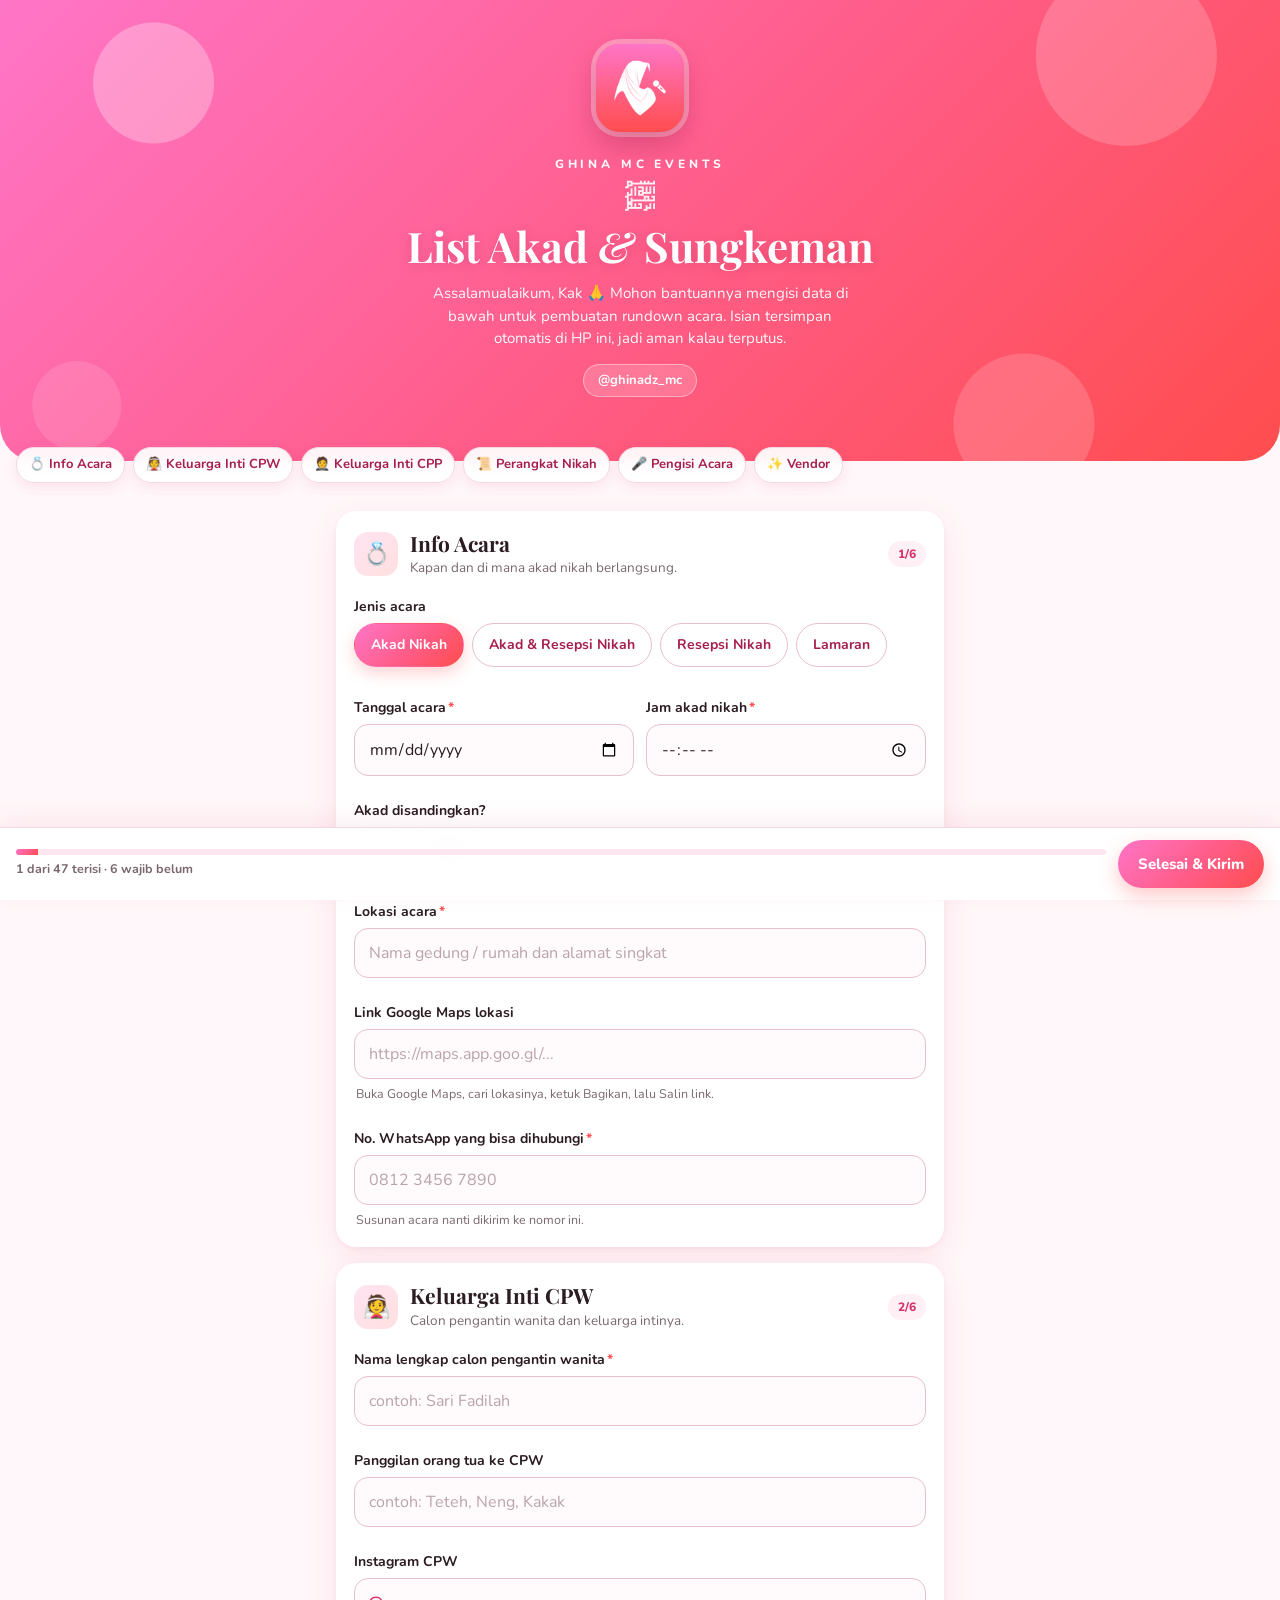
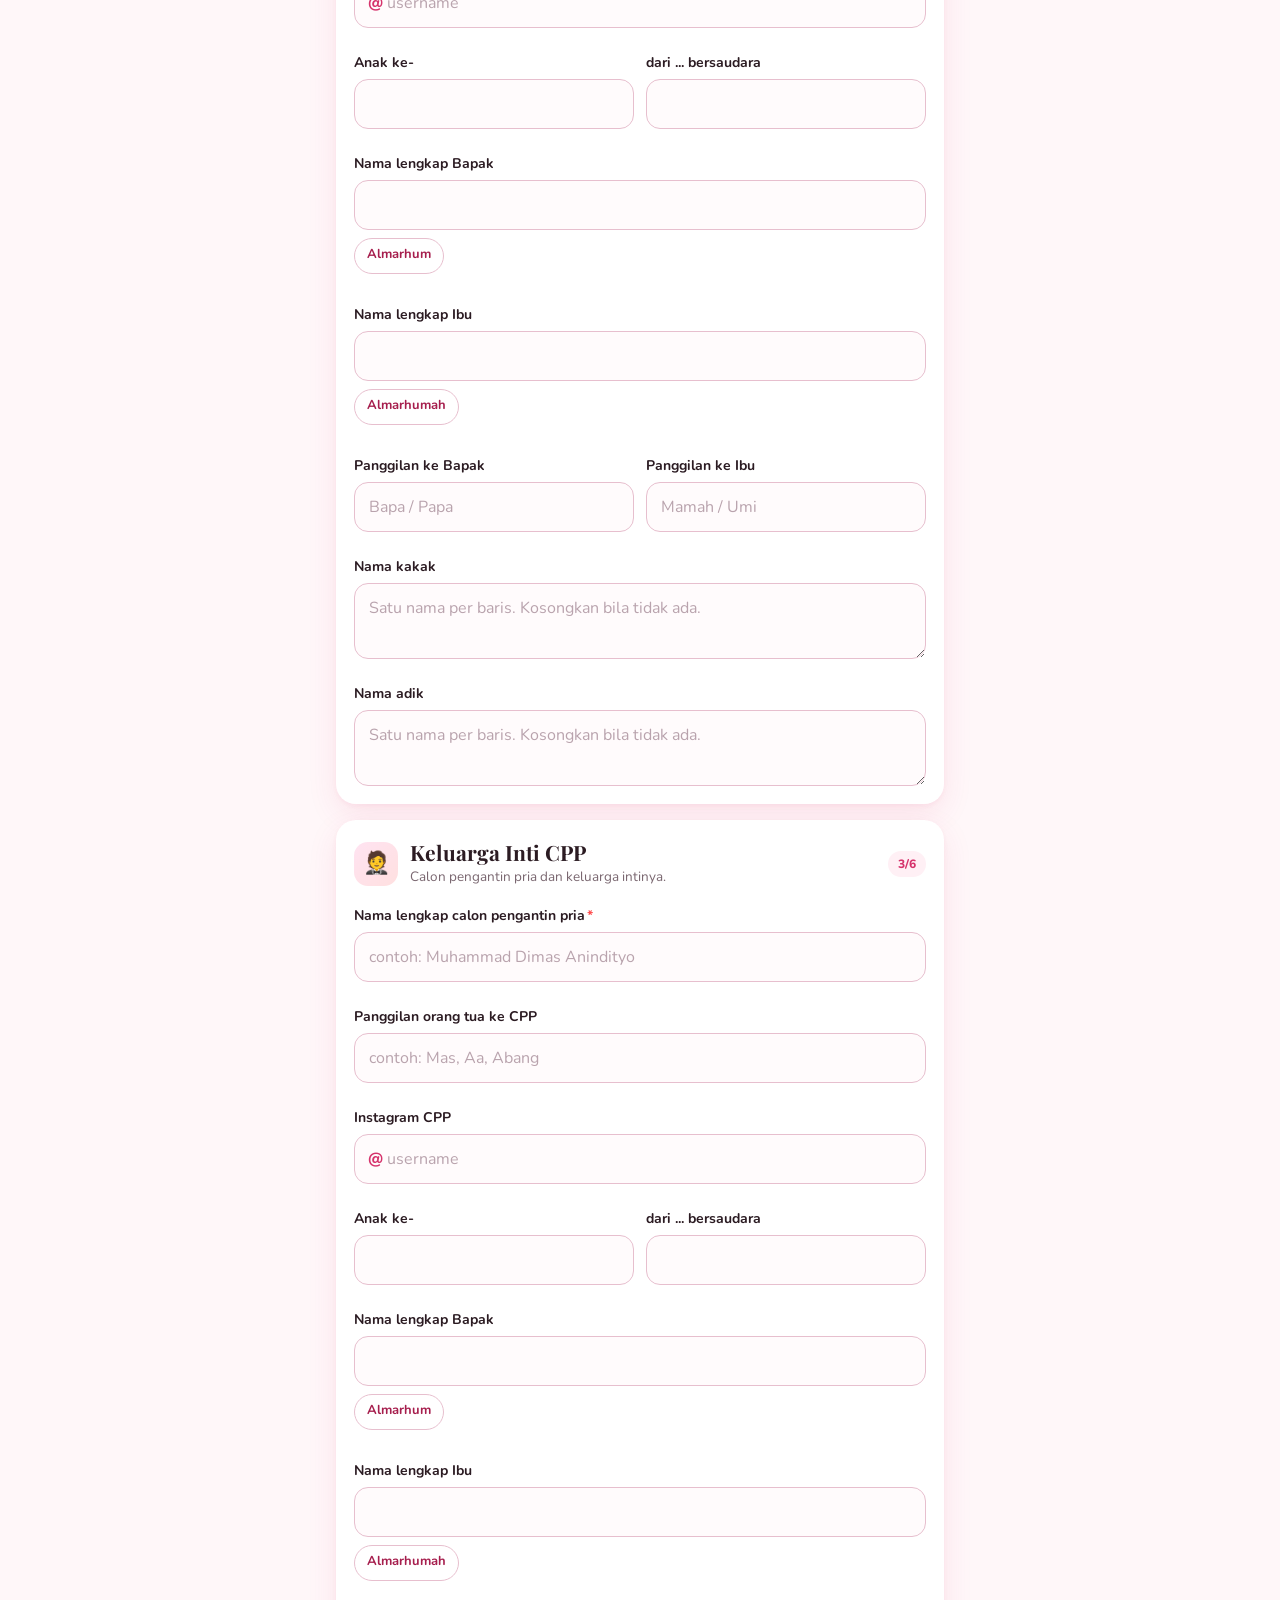
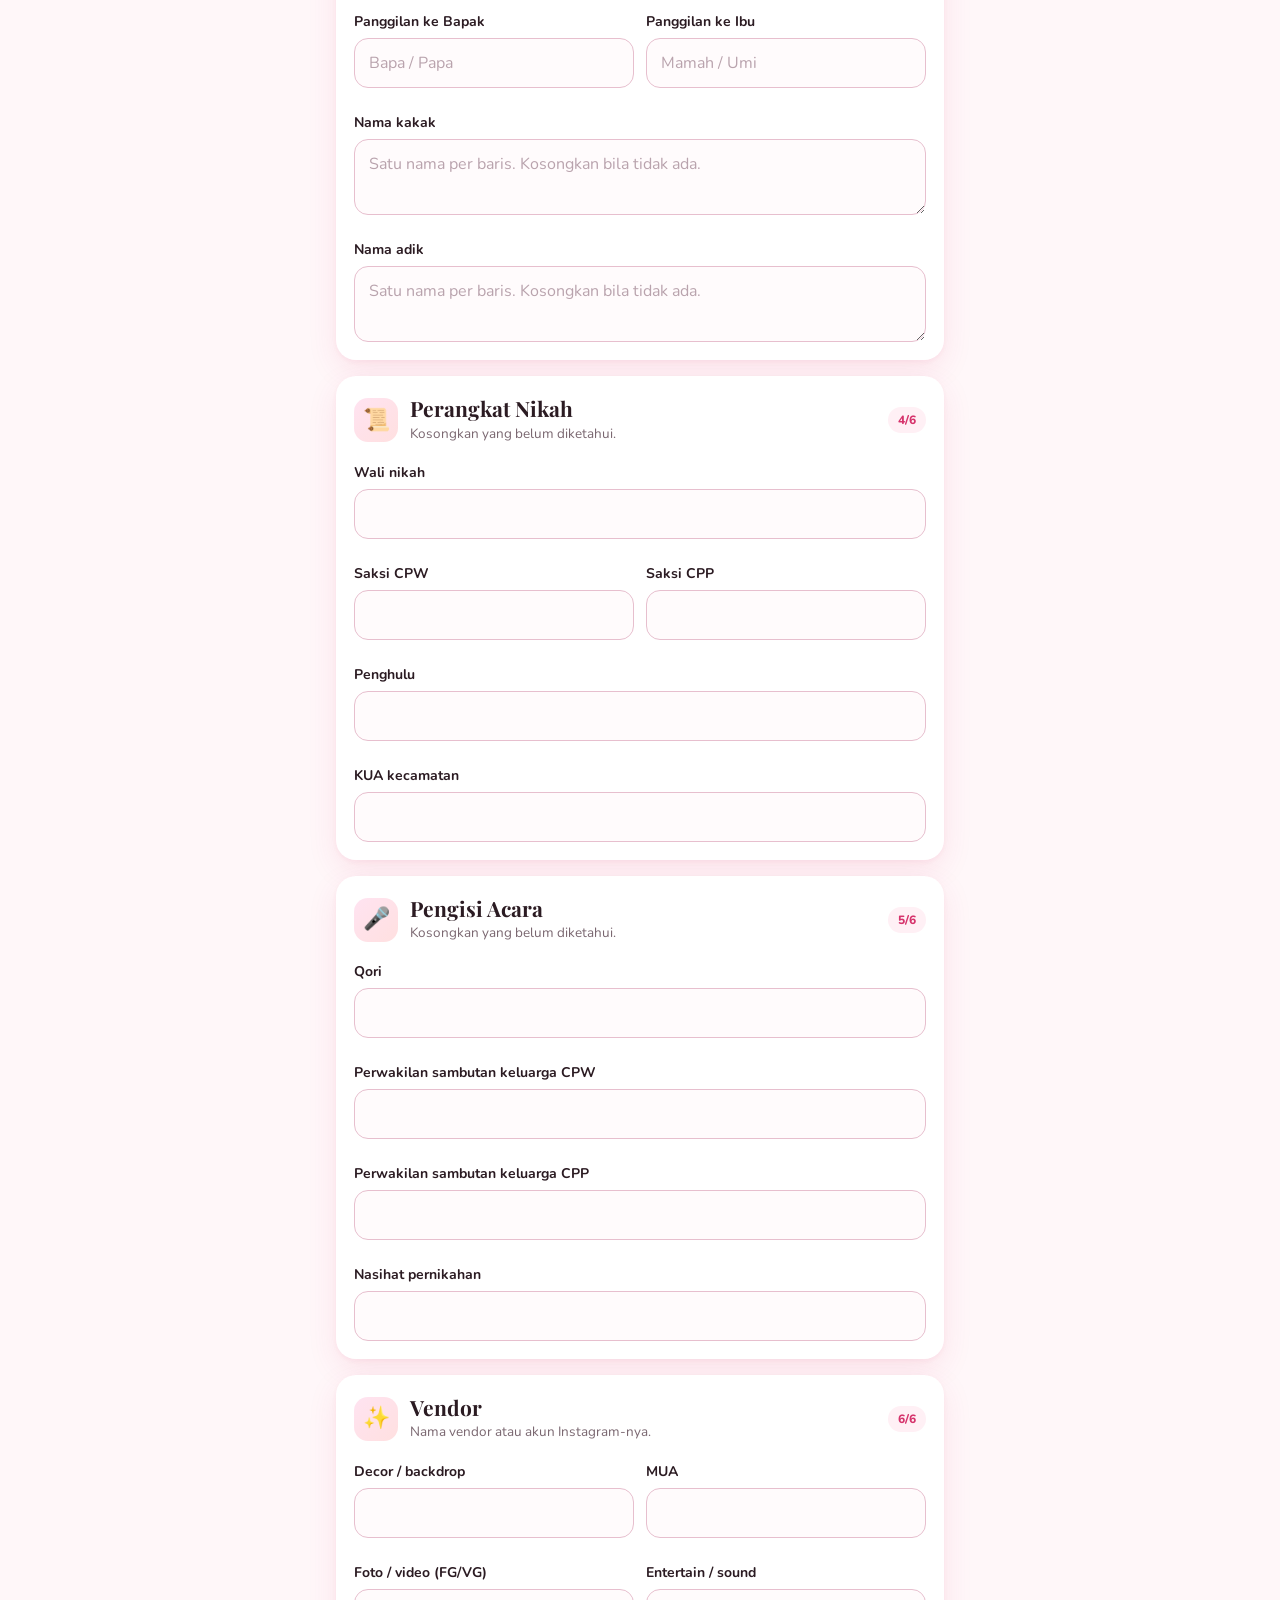
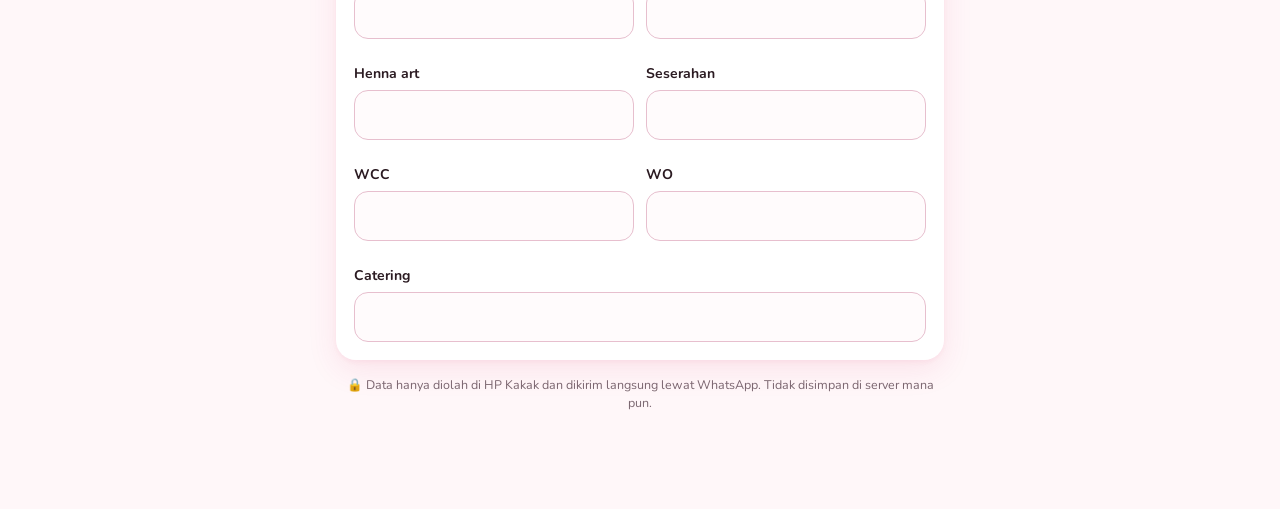
==== index.html @ 87f9d099 "Formulir List Akad & Sungkeman untuk klien GHINA MC EVENTS Halaman statis (GitHub Pages): klien meng" ====
<!doctype html>
<html lang="id">
<head>
  <meta charset="utf-8">
  <meta name="viewport" content="width=device-width, initial-scale=1, viewport-fit=cover">
  <meta name="theme-color" content="#FF5C86">
  <meta name="description" content="Formulir data akad & sungkeman untuk pembuatan rundown oleh GHINA MC EVENTS.">
  <title>List Akad &amp; Sungkeman · GHINA MC EVENTS</title>
  <link rel="icon" href="aset/ikon-192.png">
  <link rel="apple-touch-icon" href="aset/ikon-192.png">
  <link rel="preconnect" href="https://fonts.googleapis.com">
  <link rel="preconnect" href="https://fonts.gstatic.com" crossorigin>
  <link href="https://fonts.googleapis.com/css2?family=Nunito:wght@400;600;700;800&family=Playfair+Display:ital,wght@0,600;0,700;1,600&display=swap" rel="stylesheet">
  <link rel="stylesheet" href="css/gaya.css">
</head>
<body>
  <header class="hero">
    <div class="hero-kilau" aria-hidden="true"></div>
    <div class="hero-isi">
      <img class="hero-logo" src="aset/logo-bulat.png" alt="Logo GHINA MC EVENTS" width="88" height="88">
      <p class="hero-merek">GHINA MC EVENTS</p>
      <p class="hero-basmalah" aria-hidden="true">﷽</p>
      <h1>List Akad <span>&amp;</span> Sungkeman</h1>
      <p class="hero-sapa">Assalamualaikum, Kak 🙏 Mohon bantuannya mengisi data di bawah untuk pembuatan rundown acara. Isian tersimpan otomatis di HP ini, jadi aman kalau terputus.</p>
      <a class="hero-ig" id="tautanIg" href="https://instagram.com/ghinadz_mc" target="_blank" rel="noopener">@ghinadz_mc</a>
    </div>
  </header>

  <nav class="langkah" id="langkah" aria-label="Bagian formulir"></nav>

  <main id="formulir" class="formulir" novalidate></main>

  <p class="catatan-privasi">🔒 Data hanya diolah di HP Kakak dan dikirim langsung lewat WhatsApp. Tidak disimpan di server mana pun.</p>

  <div class="bar-kirim">
    <div class="bar-status">
      <div class="bar-garis"><span id="barIsi"></span></div>
      <span id="ringkas">Belum ada isian</span>
    </div>
    <button type="button" id="tombolSelesai" class="tombol utama">Selesai &amp; Kirim</button>
  </div>

  <div class="lapisan" id="lapisanSelesai" hidden>
    <section class="lembar" role="dialog" aria-modal="true" aria-labelledby="judulSelesai">
      <div class="lembar-cek" aria-hidden="true">
        <svg viewBox="0 0 52 52"><circle cx="26" cy="26" r="24"/><path d="M15 27l7 7 15-16"/></svg>
      </div>
      <h2 id="judulSelesai">Terima kasih, Kak!</h2>
      <p class="lembar-teks" id="teksSelesai">Data sudah jadi PDF. Tinggal kirim ke WhatsApp Ghina ya.</p>
      <button type="button" class="tombol utama besar" id="tombolKirimPdf">
        <span class="ikon-wa" aria-hidden="true"></span> Kirim PDF ke WhatsApp
      </button>
      <p class="petunjuk-kecil" id="petunjukBagikan">Pilih <b>WhatsApp</b>, lalu pilih chat <b>Ghina</b>.</p>
      <button type="button" class="tombol garis" id="tombolKirimTeks">Kirim sebagai pesan teks</button>
      <button type="button" class="tombol garis" id="tombolUnduh">Unduh PDF</button>
      <button type="button" class="tombol teks" id="tombolUbah">Ubah data lagi</button>
    </section>
  </div>

  <div class="memuat" id="memuat" hidden><span></span>Menyiapkan PDF…</div>

  <noscript><p class="catatan-privasi">Formulir ini butuh JavaScript. Mohon buka lewat Chrome atau Safari.</p></noscript>

  <script src="vendor/pdf-lib.min.js"></script>
  <script src="vendor/fontkit.umd.min.js"></script>
  <script src="js/config.js"></script>
  <script src="js/data.js"></script>
  <script src="js/teks.js"></script>
  <script src="js/pdf.js"></script>
  <script src="js/app.js"></script>
</body>
</html>
---- css/gaya.css ----
:root {
  --pink: #ff75c7;
  --koral: #ff4d4e;
  --mawar: #d6336c;
  --mawar-tua: #a61e4d;
  --latar: #fff7f9;
  --kartu: #ffffff;
  --tinta: #2b1b22;
  --redup: #7a6770;
  --garis: #f1d9e2;
  --garis-kuat: #e7bfce;
  --hijau: #1faa59;
  --gradasi: linear-gradient(135deg, var(--pink) 0%, #ff5c86 55%, var(--koral) 100%);
  --bayang: 0 10px 30px rgba(214, 51, 108, 0.10), 0 2px 6px rgba(214, 51, 108, 0.06);
  --bulat: 20px;
  color-scheme: light;
}

* { box-sizing: border-box; }

html { scroll-behavior: smooth; }

body {
  margin: 0;
  font-family: 'Nunito', system-ui, -apple-system, 'Segoe UI', sans-serif;
  color: var(--tinta);
  background: var(--latar);
  line-height: 1.5;
  -webkit-font-smoothing: antialiased;
  padding-bottom: calc(96px + env(safe-area-inset-bottom));
}

/* ---------- Hero ---------- */
.hero {
  position: relative;
  overflow: hidden;
  background: var(--gradasi);
  color: #fff;
  text-align: center;
  padding: 44px 20px 64px;
  border-radius: 0 0 36px 36px;
}
.hero-kilau {
  position: absolute; inset: 0;
  background:
    radial-gradient(circle at 12% 18%, rgba(255,255,255,.28) 0 60px, transparent 61px),
    radial-gradient(circle at 88% 12%, rgba(255,255,255,.18) 0 90px, transparent 91px),
    radial-gradient(circle at 80% 92%, rgba(255,255,255,.16) 0 70px, transparent 71px),
    radial-gradient(circle at 6% 88%, rgba(255,255,255,.12) 0 44px, transparent 45px);
  pointer-events: none;
}
.hero-isi { position: relative; max-width: 560px; margin: 0 auto; }
.hero-logo {
  width: 88px; height: 88px;
  border-radius: 24px;
  box-shadow: 0 12px 28px rgba(120, 10, 50, .28), 0 0 0 5px rgba(255,255,255,.35);
  animation: muncul .7s ease-out both;
}
.hero-merek {
  margin: 16px 0 0;
  font-weight: 800;
  letter-spacing: .32em;
  font-size: 12px;
  opacity: .95;
}
.hero-basmalah { margin: 10px 0 0; font-size: 30px; line-height: 1; opacity: .9; }
.hero h1 {
  font-family: 'Playfair Display', Georgia, serif;
  font-weight: 700;
  font-size: clamp(30px, 8vw, 42px);
  line-height: 1.12;
  margin: 10px 0 12px;
  text-shadow: 0 2px 12px rgba(120, 10, 50, .18);
}
.hero h1 span { font-style: italic; font-weight: 600; }
.hero-sapa { margin: 0 auto; max-width: 440px; font-size: 15px; opacity: .96; }
.hero-ig {
  display: inline-block;
  margin-top: 14px;
  color: #fff;
  font-weight: 700;
  text-decoration: none;
  background: rgba(255,255,255,.18);
  border: 1px solid rgba(255,255,255,.4);
  padding: 6px 14px;
  border-radius: 999px;
  font-size: 13px;
}

/* ---------- Langkah ---------- */
.langkah {
  position: sticky; top: 0; z-index: 5;
  display: flex; gap: 8px;
  overflow-x: auto;
  padding: 12px 16px;
  margin-top: -26px;
  scrollbar-width: none;
}
.langkah::-webkit-scrollbar { display: none; }
.langkah a {
  flex: 0 0 auto;
  display: inline-flex; align-items: center; gap: 6px;
  text-decoration: none;
  color: var(--mawar-tua);
  background: rgba(255,255,255,.92);
  backdrop-filter: blur(8px);
  border: 1px solid var(--garis);
  box-shadow: 0 4px 14px rgba(214, 51, 108, .10);
  padding: 7px 12px;
  border-radius: 999px;
  font-size: 13px;
  font-weight: 700;
  white-space: nowrap;
}
.langkah a.lengkap { background: #fff; border-color: #bfe8cf; color: #13743b; }
.langkah a.lengkap::after { content: '✓'; font-weight: 800; }

/* ---------- Formulir ---------- */
.formulir { max-width: 640px; margin: 4px auto 0; padding: 0 16px; }

.kartu {
  background: var(--kartu);
  border-radius: var(--bulat);
  box-shadow: var(--bayang);
  padding: 20px 18px 8px;
  margin: 16px 0;
  scroll-margin-top: 70px;
  animation: muncul .5s ease-out both;
}
.kartu-kepala { display: flex; align-items: center; gap: 12px; margin-bottom: 4px; }
.kartu-ikon {
  width: 44px; height: 44px; flex: 0 0 44px;
  display: grid; place-items: center;
  border-radius: 14px;
  background: linear-gradient(135deg, #ffe3f1, #ffe0e0);
  font-size: 22px;
}
.kartu h2 {
  font-family: 'Playfair Display', Georgia, serif;
  font-size: 21px; margin: 0; line-height: 1.2;
}
.kartu-sub { margin: 2px 0 0; color: var(--redup); font-size: 13.5px; }
.kartu-nomor { margin-left: auto; font-size: 12px; font-weight: 800; color: var(--mawar); background: #fff0f5; padding: 4px 10px; border-radius: 999px; white-space: nowrap; }

.grid { display: grid; grid-template-columns: minmax(0, 1fr) minmax(0, 1fr); gap: 0 12px; }
.isian { grid-column: 1 / -1; margin: 14px 0 10px; min-width: 0; }
.isian.setengah { grid-column: auto; }

.isian label, .isian .label {
  display: block;
  font-weight: 700;
  font-size: 14px;
  margin-bottom: 6px;
}
.wajib { color: var(--koral); margin-left: 2px; }

input[type=text], input[type=tel], input[type=url], input[type=date],
input[type=time], input[type=number], textarea {
  width: 100%;
  font: inherit;
  font-size: 16px; /* cegah zoom otomatis di iPhone */
  color: var(--tinta);
  background: #fffbfc;
  border: 1.5px solid var(--garis-kuat);
  border-radius: 14px;
  padding: 12px 14px;
  outline: none;
  transition: border-color .15s, box-shadow .15s, background .15s;
  -webkit-appearance: none;
  appearance: none;
  min-height: 48px;
  min-width: 0;
  max-width: 100%;
  display: block;
}
textarea { resize: vertical; min-height: 76px; }
input::placeholder, textarea::placeholder { color: #b9a3ad; }
input:focus, textarea:focus {
  border-color: var(--pink);
  background: #fff;
  box-shadow: 0 0 0 4px rgba(255, 117, 199, .18);
}
.isian.salah input, .isian.salah textarea { border-color: var(--koral); background: #fff5f5; }
.pesan-salah { display: none; color: var(--koral); font-size: 13px; font-weight: 700; margin-top: 6px; }
.isian.salah .pesan-salah { display: block; }
.bantuan { color: var(--redup); font-size: 12.5px; margin: 6px 2px 0; }

.awalan { position: relative; }
.awalan span {
  position: absolute; left: 14px; top: 50%; transform: translateY(-50%);
  color: var(--mawar); font-weight: 800; pointer-events: none;
}
.awalan input { padding-left: 32px; }

/* Pilihan berbentuk chip */
.chip-grup { display: flex; flex-wrap: wrap; gap: 8px; }
.chip {
  position: relative;
  display: inline-flex; align-items: center; gap: 6px;
  padding: 10px 16px;
  border-radius: 999px;
  border: 1.5px solid var(--garis-kuat);
  background: #fff;
  font-weight: 700; font-size: 14px;
  color: var(--mawar-tua);
  cursor: pointer;
  user-select: none;
  transition: all .15s;
  min-height: 44px;
}
.chip input { position: absolute; opacity: 0; pointer-events: none; }
.chip:has(input:checked) {
  background: var(--gradasi);
  border-color: transparent;
  color: #fff;
  box-shadow: 0 6px 16px rgba(255, 77, 78, .25);
}
.chip:has(input:focus-visible) { outline: 3px solid rgba(255,117,199,.4); outline-offset: 2px; }

.baris-alm { display: flex; gap: 8px; align-items: center; margin-top: 8px; }
.chip.kecil { padding: 6px 12px; min-height: 36px; font-size: 13px; }
.sambung { margin-top: 10px; padding-left: 14px; border-left: 3px solid #ffd3e6; }
.sambung[hidden] { display: none; }

/* ---------- Bar kirim ---------- */
.bar-kirim {
  position: fixed; left: 0; right: 0; bottom: 0; z-index: 10;
  display: flex; align-items: center; gap: 12px;
  padding: 12px 16px calc(12px + env(safe-area-inset-bottom));
  background: rgba(255,255,255,.94);
  backdrop-filter: blur(12px);
  border-top: 1px solid var(--garis);
  box-shadow: 0 -8px 24px rgba(214, 51, 108, .08);
}
.bar-status { flex: 1; min-width: 0; font-size: 12.5px; color: var(--redup); font-weight: 700; }
.bar-garis { height: 6px; background: #ffe6ef; border-radius: 99px; overflow: hidden; margin-bottom: 5px; }
.bar-garis span { display: block; height: 100%; width: 0; background: var(--gradasi); transition: width .3s; }

.tombol {
  font: inherit; font-weight: 800; font-size: 15px;
  border: 0; cursor: pointer;
  border-radius: 999px;
  padding: 13px 20px;
  min-height: 48px;
  display: inline-flex; align-items: center; justify-content: center; gap: 8px;
  transition: transform .1s, box-shadow .15s, opacity .15s;
}
.tombol:active { transform: scale(.98); }
.tombol.utama { background: var(--gradasi); color: #fff; box-shadow: 0 8px 20px rgba(255, 77, 78, .30); }
.tombol.garis { background: #fff; color: var(--mawar-tua); border: 1.5px solid var(--garis-kuat); }
.tombol.teks { background: transparent; color: var(--redup); }
.tombol.besar { width: 100%; font-size: 16px; min-height: 56px; }
.tombol[disabled] { opacity: .6; cursor: default; }

.ikon-wa {
  width: 22px; height: 22px; display: inline-block;
  background: no-repeat center/contain url("data:image/svg+xml;utf8,<svg xmlns='http://www.w3.org/2000/svg' viewBox='0 0 24 24' fill='white'><path d='M12 2a10 10 0 0 0-8.6 15.1L2 22l5-1.3A10 10 0 1 0 12 2zm0 18.2a8.2 8.2 0 0 1-4.2-1.2l-.3-.2-3 .8.8-2.9-.2-.3A8.2 8.2 0 1 1 12 20.2zm4.5-6.1c-.2-.1-1.5-.7-1.7-.8s-.4-.1-.6.1-.7.8-.8 1-.3.2-.5.1a6.7 6.7 0 0 1-3.3-2.9c-.2-.4.2-.4.7-1.2.1-.2 0-.3 0-.5l-.8-1.8c-.2-.5-.4-.4-.6-.4h-.5a1 1 0 0 0-.7.3 3 3 0 0 0-.9 2.2 5.2 5.2 0 0 0 1.1 2.7 11.8 11.8 0 0 0 4.5 4c1.7.7 2.3.8 3.2.6a2.6 2.6 0 0 0 1.7-1.2 2.1 2.1 0 0 0 .1-1.2c0-.1-.2-.2-.4-.3z'/></svg>");
}

/* ---------- Lembar selesai ---------- */
.lapisan {
  position: fixed; inset: 0; z-index: 20;
  background: rgba(43, 27, 34, .45);
  display: flex; align-items: flex-end; justify-content: center;
  animation: pudar .2s ease-out both;
}
.lapisan[hidden] { display: none; }
.lembar {
  width: 100%; max-width: 520px;
  background: #fff;
  border-radius: 28px 28px 0 0;
  padding: 26px 22px calc(22px + env(safe-area-inset-bottom));
  display: flex; flex-direction: column; gap: 10px;
  text-align: center;
  animation: naik .3s cubic-bezier(.2,.9,.3,1.1) both;
}
@media (min-width: 560px) {
  .lapisan { align-items: center; }
  .lembar { border-radius: 28px; }
}
.lembar h2 { font-family: 'Playfair Display', Georgia, serif; font-size: 26px; margin: 4px 0 0; }
.lembar-teks { margin: 0 0 8px; color: var(--redup); }
.lembar-cek svg { width: 68px; height: 68px; }
.lembar-cek circle { fill: #ffe9f2; stroke: var(--pink); stroke-width: 2; }
.lembar-cek path {
  fill: none; stroke: var(--mawar); stroke-width: 4; stroke-linecap: round; stroke-linejoin: round;
  stroke-dasharray: 40; stroke-dashoffset: 40; animation: gores .5s .2s ease-out forwards;
}
.petunjuk-kecil { margin: -2px 0 6px; font-size: 13px; color: var(--redup); }

.memuat {
  position: fixed; inset: 0; z-index: 30;
  display: flex; align-items: center; justify-content: center; gap: 12px;
  background: rgba(255, 247, 249, .88);
  font-weight: 800; color: var(--mawar-tua);
}
.memuat[hidden] { display: none; }
.memuat span {
  width: 26px; height: 26px; border-radius: 50%;
  border: 3px solid #ffd1e4; border-top-color: var(--koral);
  animation: putar .8s linear infinite;
}

.catatan-privasi { max-width: 640px; margin: 8px auto 0; padding: 0 20px; text-align: center; color: var(--redup); font-size: 12.5px; }

@keyframes muncul { from { opacity: 0; transform: translateY(10px); } to { opacity: 1; transform: none; } }
@keyframes naik { from { transform: translateY(40px); opacity: 0; } to { transform: none; opacity: 1; } }
@keyframes pudar { from { opacity: 0; } to { opacity: 1; } }
@keyframes gores { to { stroke-dashoffset: 0; } }
@keyframes putar { to { transform: rotate(360deg); } }

@media (prefers-reduced-motion: reduce) {
  *, *::before, *::after { animation: none !important; transition: none !important; }
  .lembar-cek path { stroke-dashoffset: 0; }
}
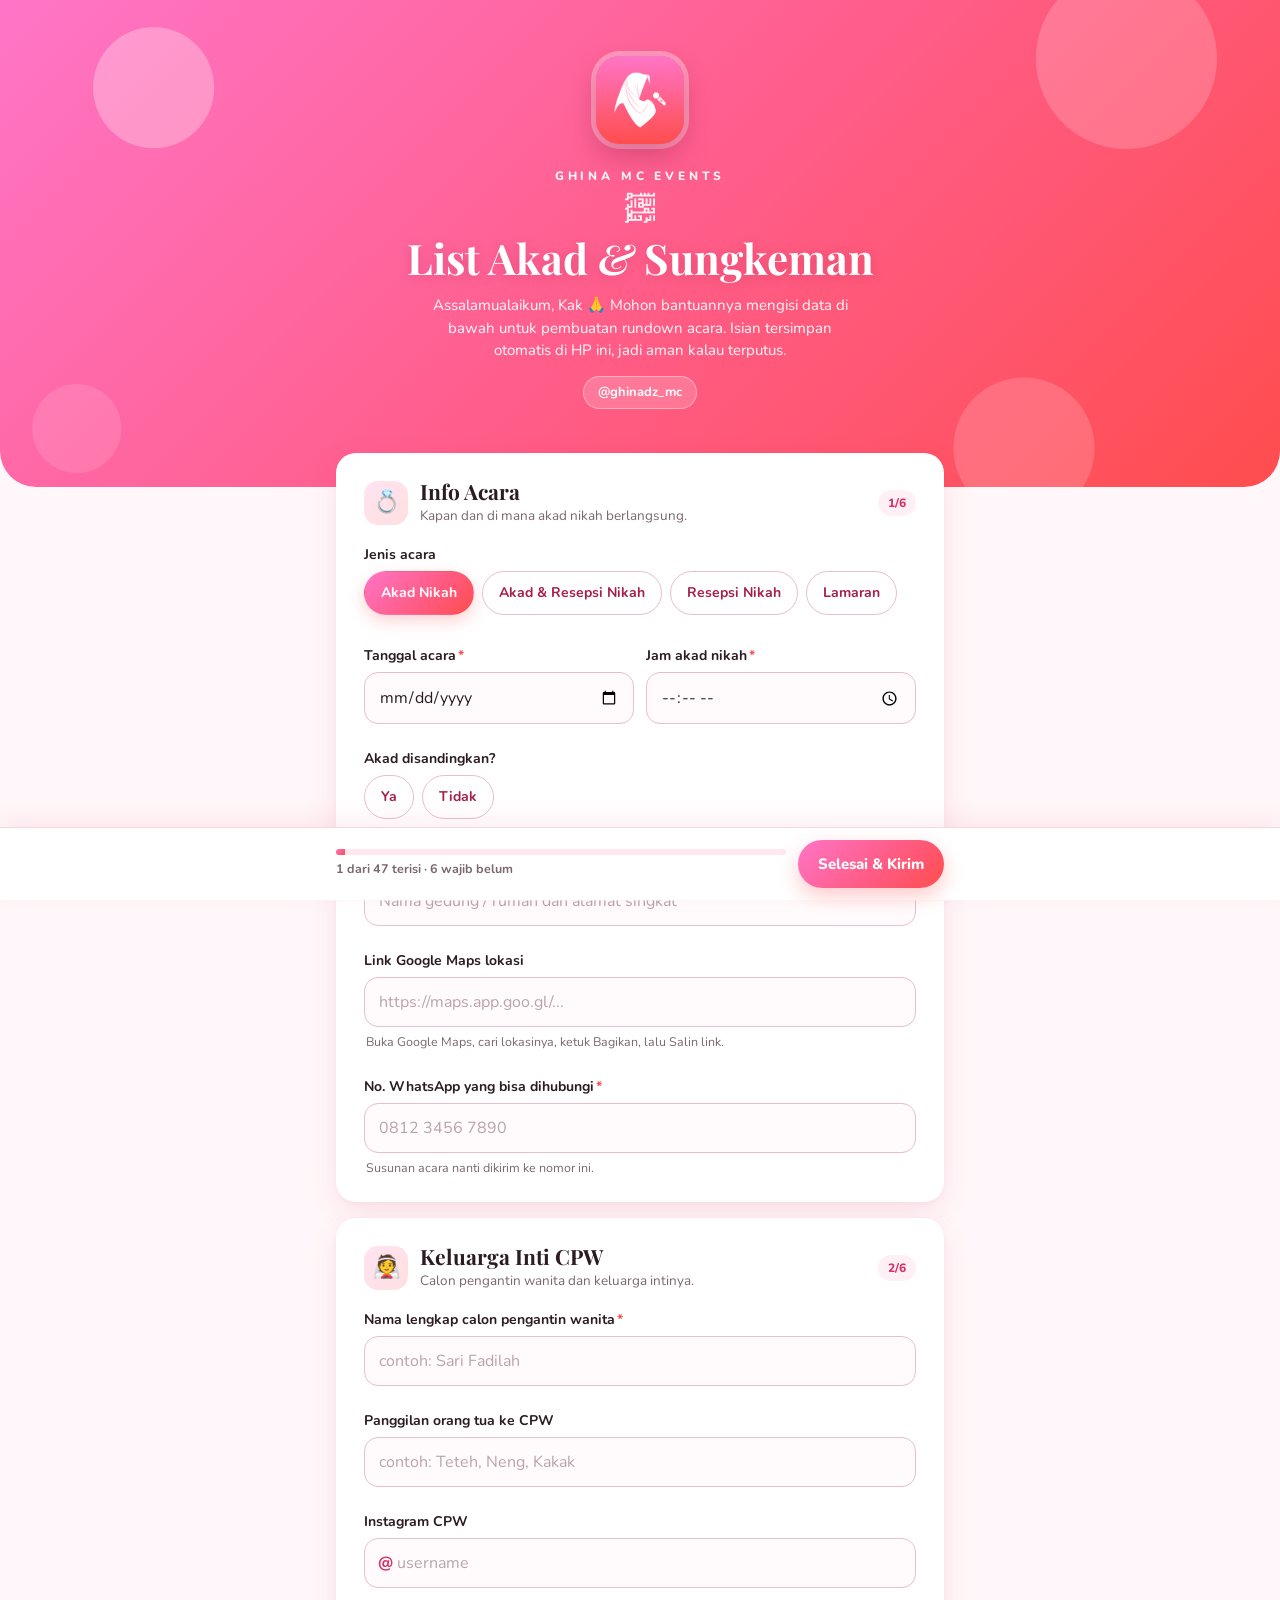
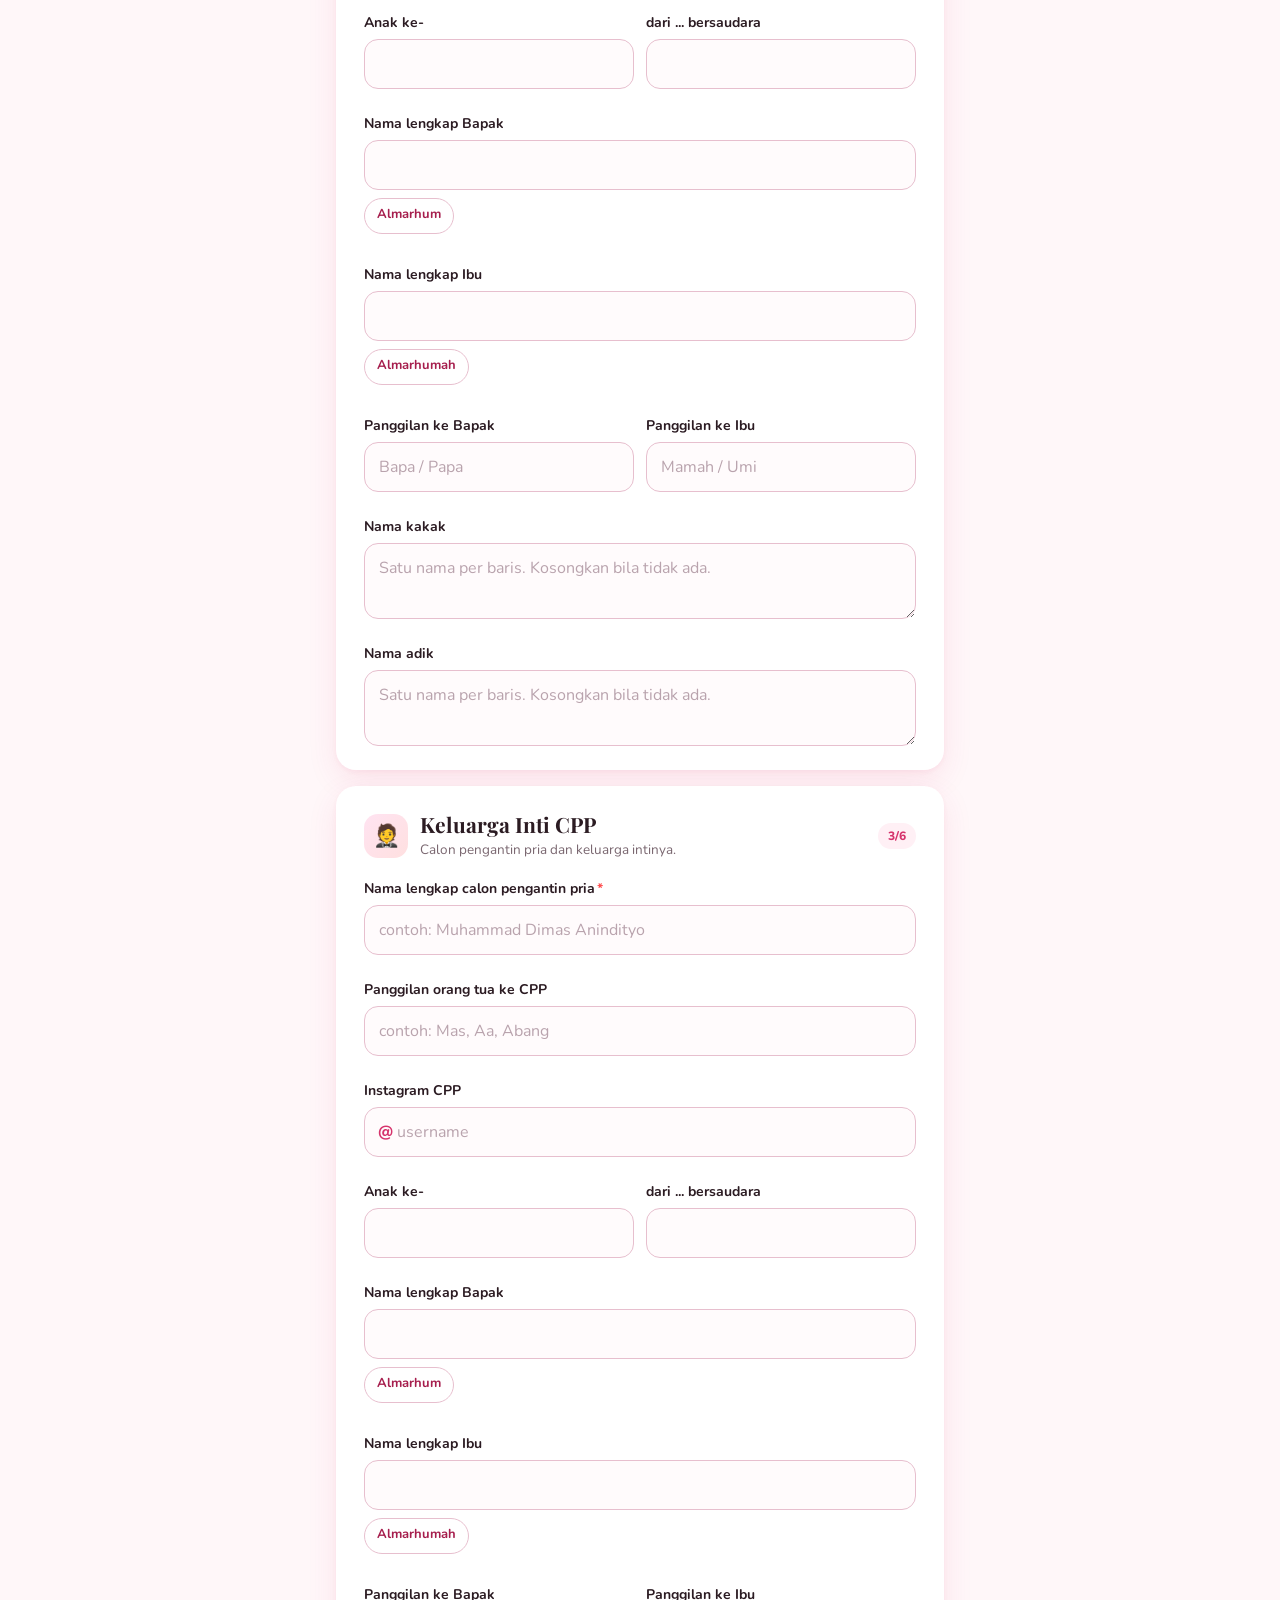
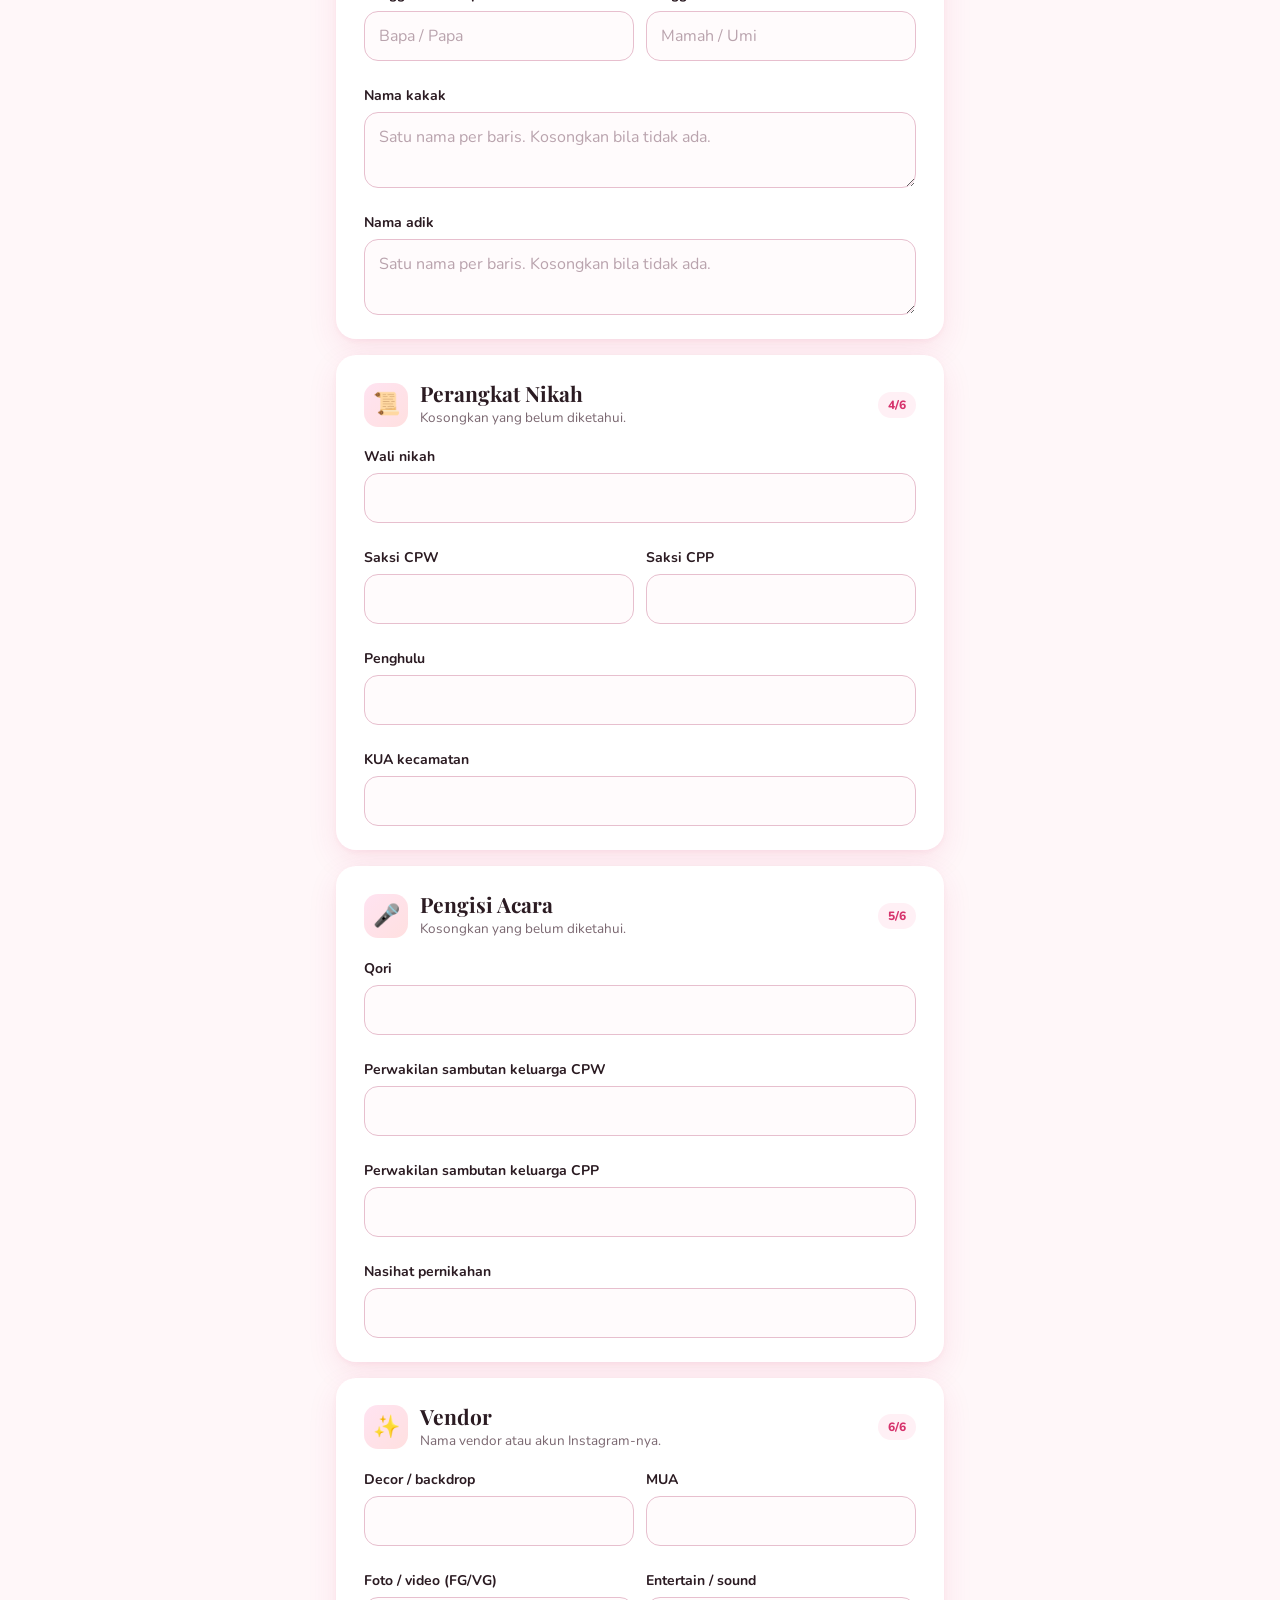
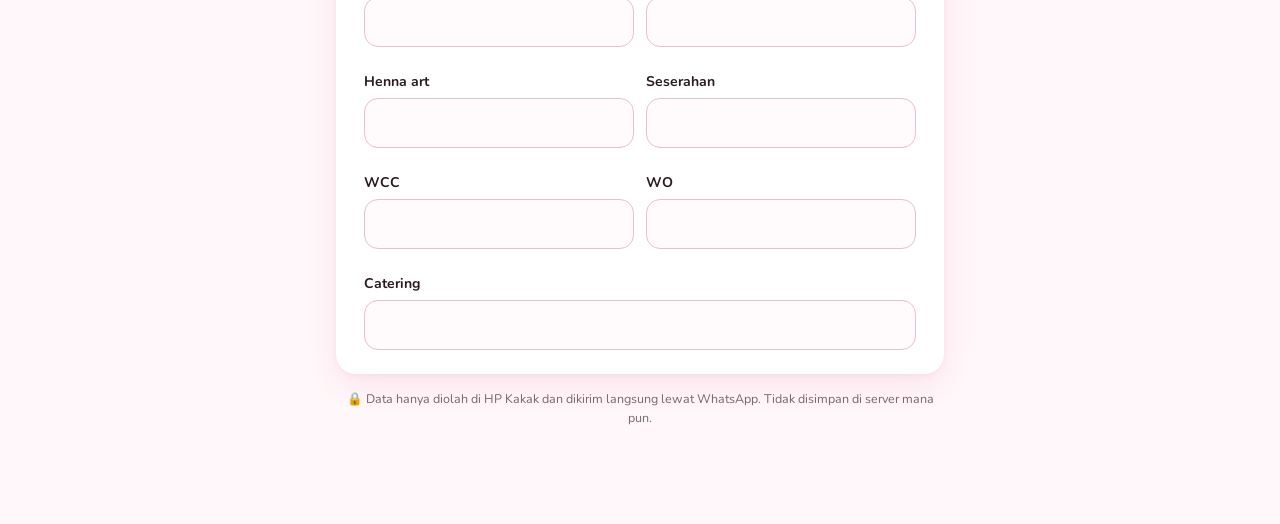
==== commit a11d0c51: "Hapus tombol navigasi bagian dan rapikan tampilan untuk semua ukuran HP - Bar tombol bagian (Info Ac" ====
--- a/index.html
+++ b/index.html
@@ -25,8 +25,6 @@
       <a class="hero-ig" id="tautanIg" href="https://instagram.com/ghinadz_mc" target="_blank" rel="noopener">@ghinadz_mc</a>
     </div>
   </header>
-
-  <nav class="langkah" id="langkah" aria-label="Bagian formulir"></nav>
 
   <main id="formulir" class="formulir" novalidate></main>
 
--- a/css/gaya.css
+++ b/css/gaya.css
@@ -87,44 +87,22 @@
   font-size: 13px;
 }
 
-/* ---------- Langkah ---------- */
-.langkah {
-  position: sticky; top: 0; z-index: 5;
-  display: flex; gap: 8px;
-  overflow-x: auto;
-  padding: 12px 16px;
-  margin-top: -26px;
-  scrollbar-width: none;
-}
-.langkah::-webkit-scrollbar { display: none; }
-.langkah a {
-  flex: 0 0 auto;
-  display: inline-flex; align-items: center; gap: 6px;
-  text-decoration: none;
-  color: var(--mawar-tua);
-  background: rgba(255,255,255,.92);
-  backdrop-filter: blur(8px);
-  border: 1px solid var(--garis);
-  box-shadow: 0 4px 14px rgba(214, 51, 108, .10);
-  padding: 7px 12px;
-  border-radius: 999px;
-  font-size: 13px;
-  font-weight: 700;
-  white-space: nowrap;
-}
-.langkah a.lengkap { background: #fff; border-color: #bfe8cf; color: #13743b; }
-.langkah a.lengkap::after { content: '✓'; font-weight: 800; }
-
 /* ---------- Formulir ---------- */
-.formulir { max-width: 640px; margin: 4px auto 0; padding: 0 16px; }
+/* Kartu pertama sedikit menumpuk ke kepala halaman supaya menyatu. */
+.formulir {
+  position: relative;
+  max-width: 640px;
+  margin: -34px auto 0;
+  padding: 0 max(16px, env(safe-area-inset-right)) 0 max(16px, env(safe-area-inset-left));
+}
 
 .kartu {
   background: var(--kartu);
   border-radius: var(--bulat);
   box-shadow: var(--bayang);
   padding: 20px 18px 8px;
-  margin: 16px 0;
-  scroll-margin-top: 70px;
+  margin: 0 0 16px;
+  scroll-margin-top: 16px;
   animation: muncul .5s ease-out both;
 }
 .kartu-kepala { display: flex; align-items: center; gap: 12px; margin-bottom: 4px; }
@@ -303,6 +281,61 @@
 
 .catatan-privasi { max-width: 640px; margin: 8px auto 0; padding: 0 20px; text-align: center; color: var(--redup); font-size: 12.5px; }
 
+/* ---------- Responsif ---------- */
+html { -webkit-text-size-adjust: 100%; text-size-adjust: 100%; }
+.tombol { white-space: nowrap; }
+.bar-kirim {
+  padding-left: max(16px, env(safe-area-inset-left));
+  padding-right: max(16px, env(safe-area-inset-right));
+}
+.bar-kirim .tombol { flex: 0 0 auto; }
+/* Layar pendek (HP mendatar): lembar selesai tetap bisa digulir. */
+.lembar { max-height: 92vh; max-height: 92dvh; overflow-y: auto; }
+
+/* HP kecil: isian berdampingan dijadikan satu kolom, kecuali angka. */
+@media (max-width: 400px) {
+  .isian.setengah { grid-column: 1 / -1; }
+  .isian.setengah.jenis-angka { grid-column: auto; }
+  .hero { padding: 34px 16px 58px; border-radius: 0 0 28px 28px; }
+  .hero-logo { width: 72px; height: 72px; border-radius: 20px; }
+  .hero-sapa { font-size: 14px; }
+  .kartu { padding: 18px 14px 6px; border-radius: 18px; }
+  .kartu-kepala { gap: 10px; }
+  .kartu-ikon { width: 38px; height: 38px; flex-basis: 38px; font-size: 19px; border-radius: 12px; }
+  .kartu h2 { font-size: 19px; }
+  .kartu-sub { font-size: 13px; }
+}
+
+/* HP sangat kecil (320-350 px). */
+@media (max-width: 350px) {
+  .formulir { padding-left: 10px; padding-right: 10px; }
+  .kartu { padding: 16px 12px 6px; }
+  .kartu-nomor { display: none; }
+  .hero-merek { letter-spacing: .22em; }
+  .chip { padding: 9px 13px; font-size: 13.5px; }
+  .bar-kirim { gap: 8px; padding-left: 10px; padding-right: 10px; }
+  .bar-kirim .tombol { padding: 12px 14px; font-size: 14px; }
+  .bar-status { font-size: 11.5px; }
+}
+
+/* Tablet dan layar lebar. */
+@media (min-width: 700px) {
+  .hero { padding-top: 56px; padding-bottom: 78px; }
+  .kartu { padding: 26px 28px 14px; }
+  /* Isi bar bawah sejajar dengan lebar formulir. */
+  .bar-kirim {
+    padding-left: calc((100% - 608px) / 2);
+    padding-right: calc((100% - 608px) / 2);
+  }
+}
+
+/* HP mendatar: kepala halaman dibuat pendek supaya isian cepat terlihat. */
+@media (max-height: 480px) and (orientation: landscape) {
+  .hero { padding-top: 20px; padding-bottom: 52px; }
+  .hero-logo { width: 56px; height: 56px; border-radius: 16px; }
+  .hero-sapa { display: none; }
+}
+
 @keyframes muncul { from { opacity: 0; transform: translateY(10px); } to { opacity: 1; transform: none; } }
 @keyframes naik { from { transform: translateY(40px); opacity: 0; } to { transform: none; opacity: 1; } }
 @keyframes pudar { from { opacity: 0; } to { opacity: 1; } }
